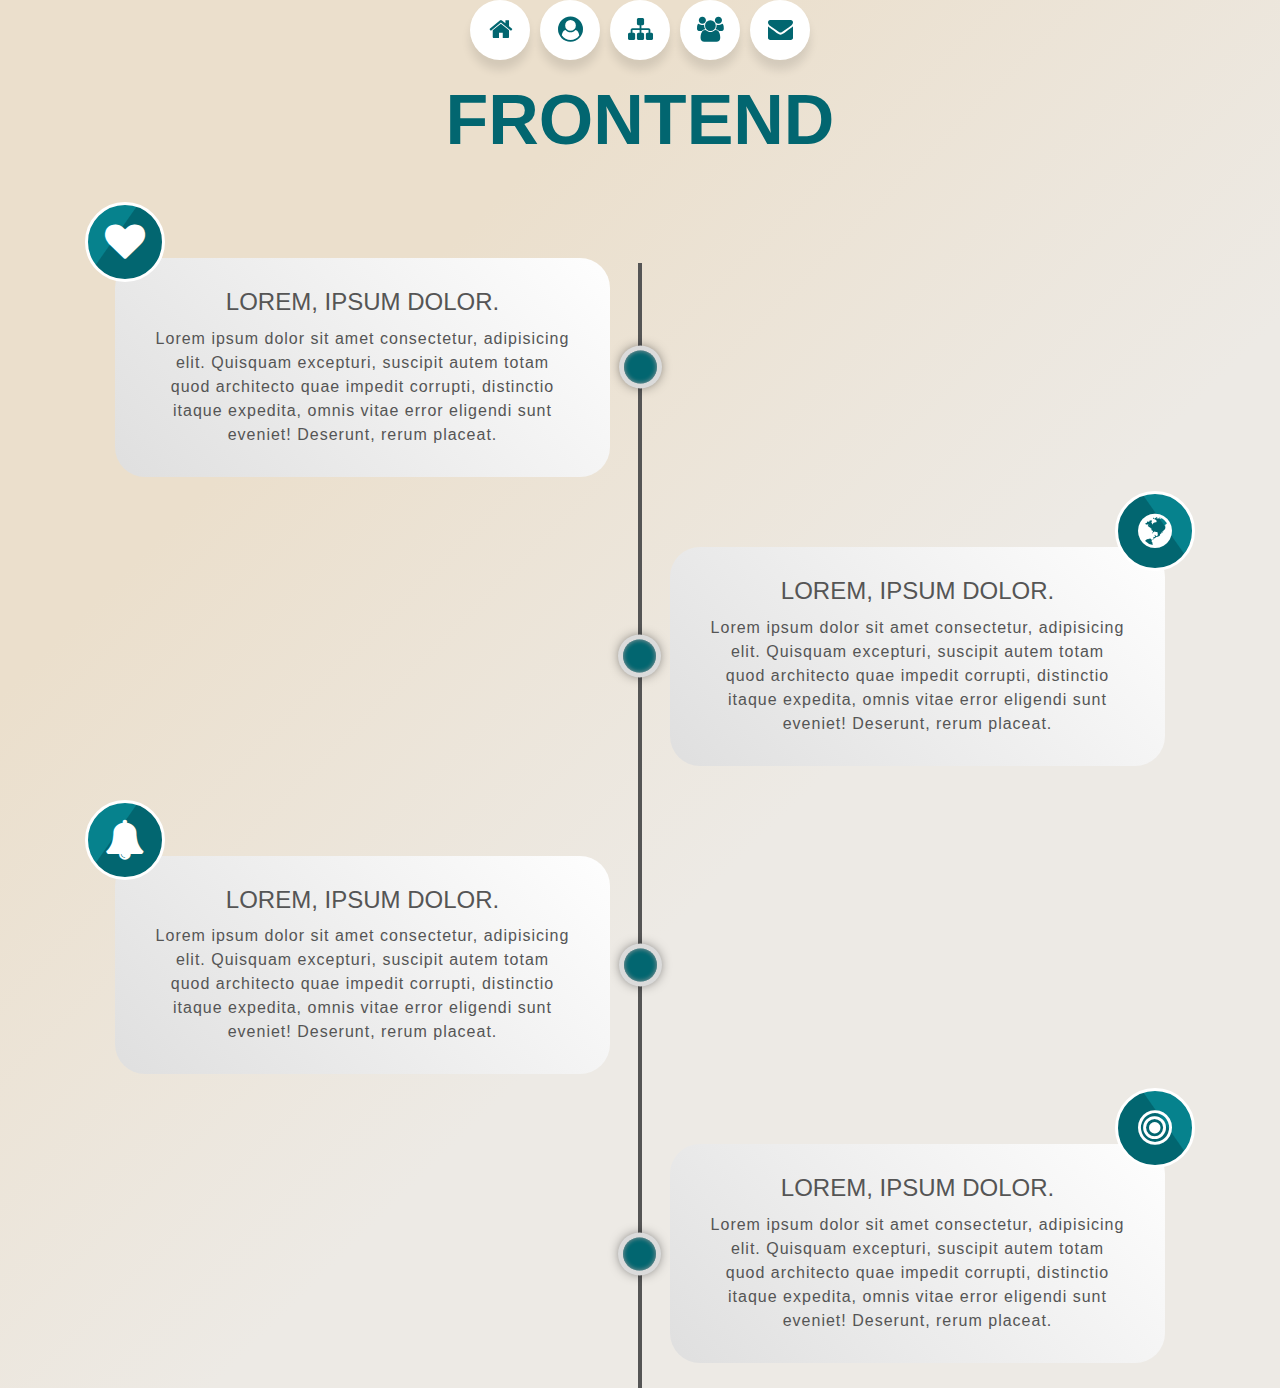
==== Roadmap/index.html @ d3fbb9d4 "Website" ====
<!DOCTYPE html>
<html lang="en">
  <head>
    <meta charset="UTF-8" />
    <meta http-equiv="X-UA-Compatible" content="IE=edge" />
    <meta name="viewport" content="width=device-width, initial-scale=1.0" />
    <title>timeline</title>
    <link rel="stylesheet" href="index.css" />
    <link
      rel="stylesheet"
      href="https://stackpath.bootstrapcdn.com/bootstrap/4.5.0/css/bootstrap.min.css"
      integrity="sha384-9aIt2nRpC12Uk9gS9baDl411NQApFmC26EwAOH8WgZl5MYYxFfc+NcPb1dKGj7Sk"
      crossorigin="anonymous"
    />
    <link
      rel="stylesheet"
      href="https://cdnjs.cloudflare.com/ajax/libs/font-awesome/4.7.0/css/font-awesome.min.css"
    />
    <!-- <link rel="stylesheet" href="style.css" /> -->
    <link
      rel="stylesheet"
      href="https://cdnjs.cloudflare.com/ajax/libs/font-awesome/4.7.0/css/font-awesome.min.css"
    />
    <link
      rel="stylesheet"
      href="https://cdn.jsdelivr.net/npm/bootstrap@4.6.0/dist/css/bootstrap.min.css"
    />
  </head>
  <body>
    <!-- NAVBAR -->
    <div class="wrapper">
      <div class="button">
        <div class="icon"><i class="fa fa-home" aria-hidden="true"></i></div>
        <span>Home</span>
        <!-- <link href="index.html" -->
      </div>
      <div class="button">
        <div class="icon">
          <i class="fa fa-user-circle" aria-hidden="true"></i>
        </div>
        <span>Profile</span>
      </div>
      <div class="button">
        <div class="icon">
          <i class="fa fa-sitemap" aria-hidden="true"></i>
        </div>
        <span>Roadmap</span>
      </div>

      <div class="button">
        <div class="icon"><i class="fa fa-users" aria-hidden="true"></i></div>
        <span>Community</span>
      </div>
      <div class="button">
        <div class="icon">
          <i class="fa fa-envelope" aria-hidden="true"></i>
        </div>
        <span>Contact</span>
      </div>
    </div>
    <br /><br />
    <div class="heading">FRONTEND</div>
    <div class="container">
      <div class="row">
        <div class="col-md-12">
          <div class="main-timeline">
            <div class="timeline">
              <div class="timeline-content">
                <div class="timeline-icon">
                  <i class="fa fa-heart" aria-hidden="true"></i>
                </div>
                <h3 class="title">LOREM, IPSUM DOLOR.</h3>
                <p class="description">
                  Lorem ipsum dolor sit amet consectetur, adipisicing elit.
                  Quisquam excepturi, suscipit autem totam quod architecto quae
                  impedit corrupti, distinctio itaque expedita, omnis vitae
                  error eligendi sunt eveniet! Deserunt, rerum placeat.
                </p>
              </div>
            </div>

            <div class="timeline">
              <div class="timeline-content">
                <div class="timeline-icon">
                  <i class="fa fa-globe" aria-hidden="true"></i>
                </div>
                <h3 class="title">LOREM, IPSUM DOLOR.</h3>
                <p class="description">
                  Lorem ipsum dolor sit amet consectetur, adipisicing elit.
                  Quisquam excepturi, suscipit autem totam quod architecto quae
                  impedit corrupti, distinctio itaque expedita, omnis vitae
                  error eligendi sunt eveniet! Deserunt, rerum placeat.
                </p>
              </div>
            </div>

            <div class="timeline">
              <div class="timeline-content">
                <div class="timeline-icon">
                  <i class="fa fa-bell" aria-hidden="true"></i>
                </div>
                <h3 class="title">LOREM, IPSUM DOLOR.</h3>
                <p class="description">
                  Lorem ipsum dolor sit amet consectetur, adipisicing elit.
                  Quisquam excepturi, suscipit autem totam quod architecto quae
                  impedit corrupti, distinctio itaque expedita, omnis vitae
                  error eligendi sunt eveniet! Deserunt, rerum placeat.
                </p>
              </div>
            </div>

            <div class="timeline">
              <div class="timeline-content">
                <div class="timeline-icon">
                  <i class="fa fa-bullseye" aria-hidden="true"></i>
                </div>
                <h3 class="title">LOREM, IPSUM DOLOR.</h3>
                <p class="description">
                  Lorem ipsum dolor sit amet consectetur, adipisicing elit.
                  Quisquam excepturi, suscipit autem totam quod architecto quae
                  impedit corrupti, distinctio itaque expedita, omnis vitae
                  error eligendi sunt eveniet! Deserunt, rerum placeat.
                </p>
              </div>
            </div>
          </div>
        </div>
      </div>
    </div>
  </body>
</html>
---- Roadmap/index.css ----
* {
    margin: 0;
    padding: 0;
    box-sizing: border-box;
    font-family: "Poppins", sans-serif;
  }
  /* html, body{
      background-color: #edeae5;
  } */
  .wrapper {
    display: flex;
    flex-wrap: wrap;
    /* height: 100%; */
    width: 100%;
    align-content: flex-start;
    justify-content: center;
    background-color: transparent;
    height: 62px;
    position: fixed;
    z-index: 2;
    /* background: linear-gradient(315deg, #ffffff 0%, #d7e1ec 74%); */
  }
  .wrapper .button {
    display: inline-block;
    height: 60px;
    width: 60px;
    /* float: left; */
    margin: 0 5px;
    overflow: hidden;
    background: #fff;
    border-radius: 50px;
    cursor: pointer;
    box-shadow: 0px 10px 10px rgba(0, 0, 0, 0.1);
    transition: all 0.3s ease-out;
  }
  .wrapper .button:hover {
    width: 200px;
  }
  .wrapper .button .icon {
    display: inline-block;
    height: 60px;
    width: 60px;
    text-align: center;
    border-radius: 50px;
    box-sizing: border-box;
    line-height: 60px;
    transition: all 0.3s ease-out;
    color: #026670;
  }
  .wrapper .button:nth-child(1):hover .icon {
    background: #026670;
  }
  .wrapper .button:nth-child(2):hover .icon {
    background: #026670;
  }
  .wrapper .button:nth-child(3):hover .icon {
    background: #026670;
  }

  .wrapper .button:nth-child(4):hover .icon {
    background: #026670;
  }

  .wrapper .button:nth-child(5):hover .icon {
    background: #026670;
  }

  .wrapper .button .icon i {
    font-size: 25px;
    line-height: 60px;
    transition: all 0.3s ease-out;
  }
  .wrapper .button:hover .icon i {
    color: #edeae5;
  }
  .wrapper .button span {
    font-size: 20px;
    font-weight: 500;
    line-height: 60px;
    margin-left: 10px;
    transition: all 0.3s ease-out;
  }
  .wrapper .button:nth-child(1) span {
    color: #026670;
  }
  .wrapper .button:nth-child(2) span {
    color: #026670;
  }
  .wrapper .button:nth-child(3) span {
    color: #026670;
  }
  .wrapper .button:nth-child(4) span {
    color: #026670;
  }
  .wrapper .button:nth-child(5) span {
    color: #026670;
  }







body{
    background-color: #bdc7c9 ;
    background-image: linear-gradient(315deg, #edeae5 40%, #ebdfcc 74%);
}

.heading{
    margin: 15px;
    padding: 5px;
    text-align: center;
    font-size: 70px;
    font-weight: 800;
    color: #026670;
}

.main-timeline{
    font-family: sans-serif;
    position: relative;
}

.main-timeline:before{
    content: '';
    background-color: #555;
    width: 4px;
    height: calc(100% - 70px);
    transform: translateX(-50%);
    position: absolute;
    left: 50%;
    bottom: 0;
}

.main-timeline:after{
    content: '';
    display: block;
    clear: both;
}

.main-timeline .timeline{
    float: left;
    width: 50%;
    padding: 0 30px;
    margin: 65px 10px 5px 0;
    position: relative;
}

.main-timeline .timeline:before{
    content: '';
    background-color: #026670;
    height: 33px;
    width: 33px;
    border-radius: 50%;
    box-shadow: 0 0 5px #999 inset, 0 0 0 5px #dbdbdb, 0 0 14px #000;
    transform: translateY(-50%);
    position: absolute;
    top: 50%;
    right: -17px;
}

.main-timeline .timeline-content{
    color: #555;
    background: linear-gradient(45deg, #dfdfdf, #fefefe);
    text-align: center;
    padding: 30px 40px;
    border-radius: 30px;
    display: block;
    position: relative;
    z-index: 1;
    font-family: sans-serif;
}

.main-timeline .timeline-icon{
    color: white;
    background: linear-gradient(125deg, #06828d 39%, #026670 40%);
    font-size: 40px;
    text-align: center;
    line-height: 74px;
    height: 80px;
    width: 80px;
    padding-left: -5px;
    position: absolute;
    top: -56px;
    left: -30px;
    z-index: 1;
    border-radius: 50px;
    border: 3px solid white;
}

.main-timeline .title{
    font-size: 24px;
    font-weight: 400;
    text-transform: uppercase;
    padding: 0 15px;
    margin: 0 0 10px;
}

.main-timeline .description{
    font-size: 16px;
    letter-spacing: 1px;
    margin: 0;
}

.main-timeline .timeline:nth-child(even){
    float: right;
    margin: 65px 0 25px 10px;
}

.main-timeline .timeline:nth-child(even):before{
    right: auto;
    left: -17px;
}

.main-timeline .timeline:nth-child(even) .timeline-icon{
    transform: rotateY(180deg);
    left: auto;
    right: -30px;
}

.main-timeline .timeline:nth-child(even):before{
    background-color: #026670;
}

.main-timeline .timeline:nth-child(even) .timeline-icon,
.main-timeline .timeline:nth-child(even) .timeline-icon:after{
    background: linear-gradient(125deg, #06828d 39%, #026670 40%);
}

/* .main-timeline .timeline:nth-child(4n+3):before{
    background-color: #15bec8;
}

.main-timeline .timeline:nth-child(4n+4):before{
    background-color: #3c21bb;
} */

.timeline-content:hover{
    background: #d8e3e7 ;
    border: 5px solid #026670;
}
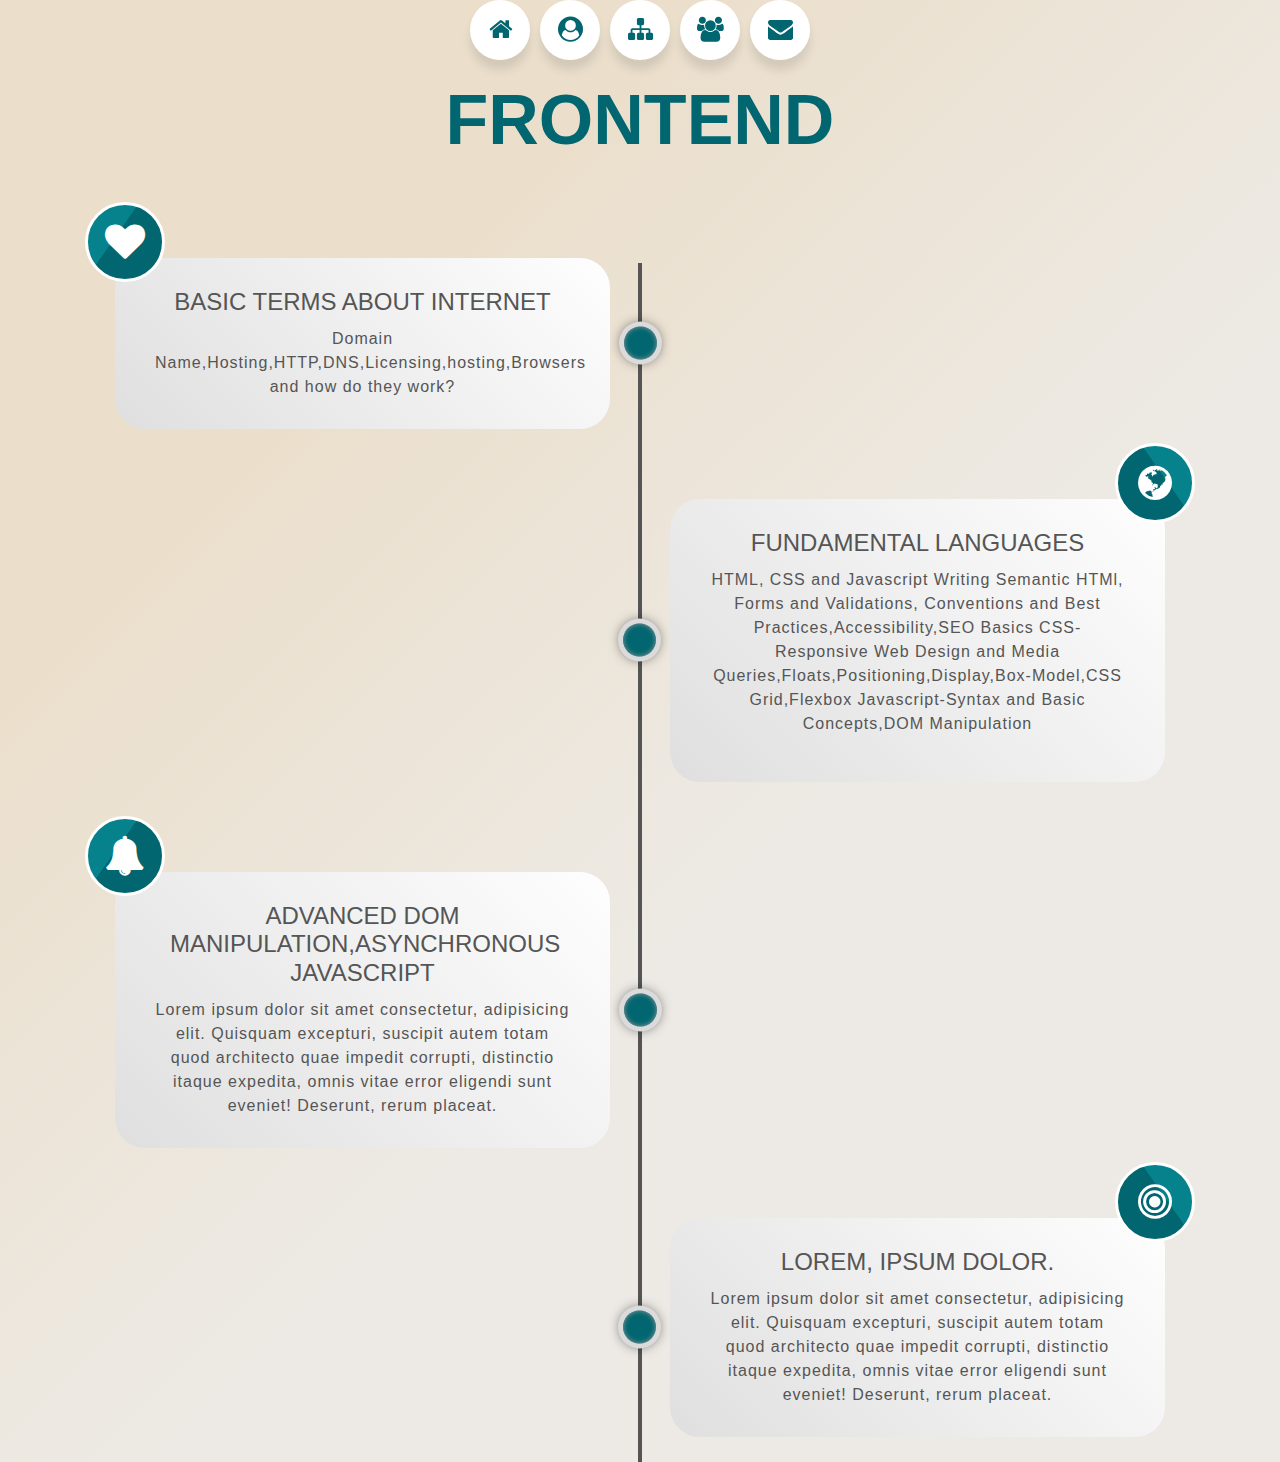
==== commit b935c3a7: "last" ====
--- a/Roadmap/index.html
+++ b/Roadmap/index.html
@@ -69,12 +69,10 @@
                 <div class="timeline-icon">
                   <i class="fa fa-heart" aria-hidden="true"></i>
                 </div>
-                <h3 class="title">LOREM, IPSUM DOLOR.</h3>
+                <h3 class="title">Basic Terms about Internet</h3>
                 <p class="description">
-                  Lorem ipsum dolor sit amet consectetur, adipisicing elit.
-                  Quisquam excepturi, suscipit autem totam quod architecto quae
-                  impedit corrupti, distinctio itaque expedita, omnis vitae
-                  error eligendi sunt eveniet! Deserunt, rerum placeat.
+                  Domain Name,Hosting,HTTP,DNS,Licensing,hosting,Browsers and
+                  how do they work?
                 </p>
               </div>
             </div>
@@ -84,12 +82,13 @@
                 <div class="timeline-icon">
                   <i class="fa fa-globe" aria-hidden="true"></i>
                 </div>
-                <h3 class="title">LOREM, IPSUM DOLOR.</h3>
+                <h3 class="title">Fundamental Languages</h3>
                 <p class="description">
-                  Lorem ipsum dolor sit amet consectetur, adipisicing elit.
-                  Quisquam excepturi, suscipit autem totam quod architecto quae
-                  impedit corrupti, distinctio itaque expedita, omnis vitae
-                  error eligendi sunt eveniet! Deserunt, rerum placeat.
+                HTML, CSS and Javascript
+                Writing Semantic HTMl, Forms and Validations, Conventions and Best Practices,Accessibility,SEO Basics
+                CSS- Responsive Web Design and Media Queries,Floats,Positioning,Display,Box-Model,CSS Grid,Flexbox
+                Javascript-Syntax and Basic Concepts,DOM Manipulation
+                </p>
                 </p>
               </div>
             </div>
@@ -99,7 +98,7 @@
                 <div class="timeline-icon">
                   <i class="fa fa-bell" aria-hidden="true"></i>
                 </div>
-                <h3 class="title">LOREM, IPSUM DOLOR.</h3>
+                <h3 class="title">Advanced DOM Manipulation,Asynchronous Javascript</h3>
                 <p class="description">
                   Lorem ipsum dolor sit amet consectetur, adipisicing elit.
                   Quisquam excepturi, suscipit autem totam quod architecto quae
